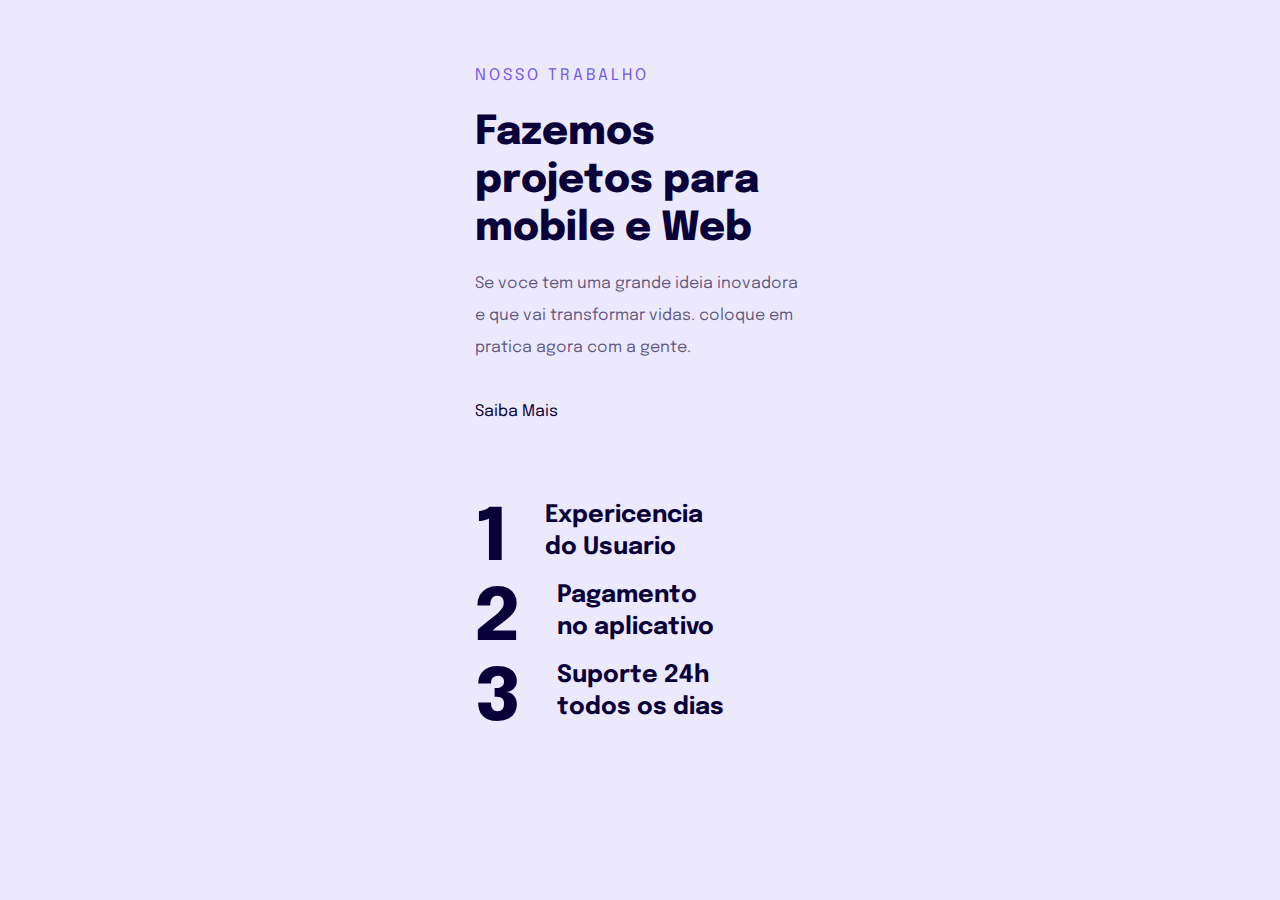
==== frontend-modules/Projeto04/index.html @ ba03b958 "first commit" ====
<!DOCTYPE html>
<html lang="pt-br">
  <head>
		<link rel="stylesheet" href="style.css" />
		<link rel="preconnect" href="https://fonts.googleapis.com">
    <meta charset="UTF-8" />
    <meta name="viewport" content="width=device-width, initial-scale=1.0" />
    <title>Responsividade</title>
		<link rel="preconnect" href="https://fonts.gstatic.com" crossorigin>
		<link href="https://fonts.googleapis.com/css2?family=Epilogue:wght@400;700;800&display=swap" rel="stylesheet">
  </head>
  <body>
    <main>
      <p class="title">Nosso Trabalho</p>

      <h1>Fazemos projetos para mobile e Web</h1>

      <p>
        Se voce tem uma grande ideia inovadora e que vai transformar vidas.
        coloque em pratica agora com a gente.
      </p>

      <a href="#">Saiba Mais</a>

			<ul>
				<li><span>1</span>Expericencia do Usuario</li>
				<li><span>2</span>Pagamento no aplicativo</li>
				<li><span>3</span>Suporte 24h todos os dias</li>
			</ul>
    </main>
  </body>
</html>
---- frontend-modules/Projeto04/style.css ----
* {
    margin: 0;
    padding: 0;
    box-sizing: border-box;
}

ul {
    list-style-type: none;
}

:root {
    font-size: 62.5%;
}
 
 body {
    background-color: #ECE9FD;
    padding: 6.0rem 2.3rem 6.6rem;
    font-size: 1.6rem;
    font-family: 'Epilogue', sans-serif;
 }

 main {
    max-width: 33rem;
    margin: 0 auto;
 }

 .title {
    letter-spacing: 3px;
    text-transform: uppercase;
    line-height: 3.2rem;
    color: #7158EF;
    margin-bottom: 1.7rem;
 }

 h1 {
    font-family: 'Epilogue', sans-serif;
    font-weight: 800;
    font-size: 4.0rem;
    line-height: 4.8rem;
    color: #090039;
    margin-bottom: 1.5rem;
 }

p {
    color: rgba(10, 0, 57, 0.64);
    line-height: 3.2rem;
    margin-bottom: 3.2rem;
}

a {
    text-decoration: none;
    line-height: 3.2rem;
    color: #090039;
    
}

a:hover{
    font-weight: bold;
}

ul {
    margin-top: 7.2rem;
    
}

ul li {
    font-weight: 700;
    font-size: 2.4rem;
    line-height: 3.2rem;
    color:#090039;
    max-width: 25.7rem;
    display: flex;
    gap: 3.8rem;
}

ul li span {
    font-weight: 800;
    font-size: 7.2rem;
    line-height: 8.0rem;
    color:#090039;
    letter-spacing: -2px;
}
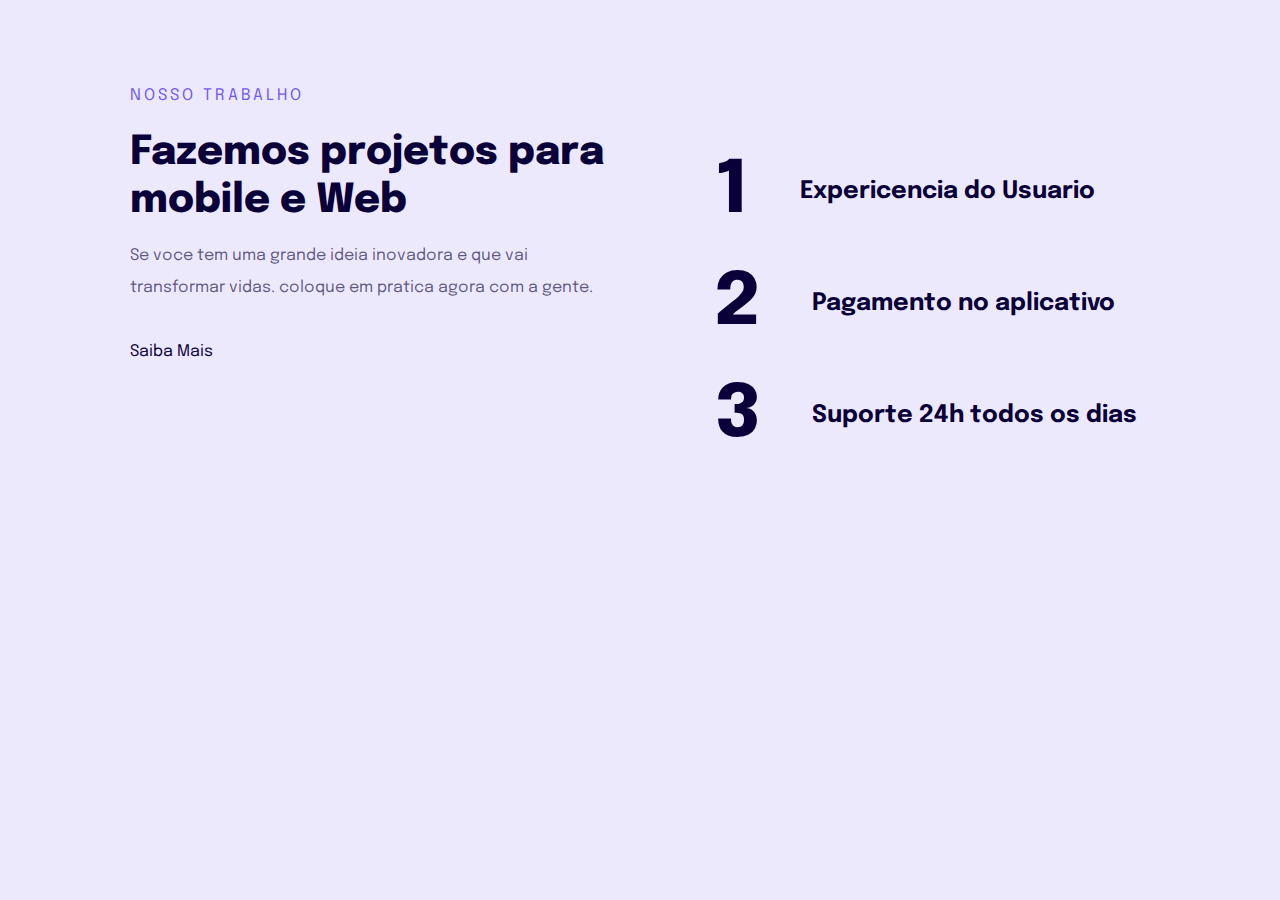
==== commit ce1bb2d0: "finish" ====
--- a/frontend-modules/Projeto04/index.html
+++ b/frontend-modules/Projeto04/index.html
@@ -1,32 +1,37 @@
 <!DOCTYPE html>
 <html lang="pt-br">
   <head>
-		<link rel="stylesheet" href="style.css" />
-		<link rel="preconnect" href="https://fonts.googleapis.com">
+    <link rel="stylesheet" href="./style.css" />
+    <link rel="preconnect" href="https://fonts.googleapis.com" />
     <meta charset="UTF-8" />
     <meta name="viewport" content="width=device-width, initial-scale=1.0" />
     <title>Responsividade</title>
-		<link rel="preconnect" href="https://fonts.gstatic.com" crossorigin>
-		<link href="https://fonts.googleapis.com/css2?family=Epilogue:wght@400;700;800&display=swap" rel="stylesheet">
+    <link rel="preconnect" href="https://fonts.gstatic.com" crossorigin />
+    <link
+      href="https://fonts.googleapis.com/css2?family=Epilogue:wght@400;700;800&display=swap"
+      rel="stylesheet"
+    />
   </head>
   <body>
     <main>
-      <p class="title">Nosso Trabalho</p>
+      <div class="page-left">
+        <p class="title">Nosso Trabalho</p>
 
-      <h1>Fazemos projetos para mobile e Web</h1>
+        <h1>Fazemos projetos para mobile e Web</h1>
 
-      <p>
-        Se voce tem uma grande ideia inovadora e que vai transformar vidas.
-        coloque em pratica agora com a gente.
-      </p>
+        <p>
+          Se voce tem uma grande ideia inovadora e que vai transformar vidas.
+          coloque em pratica agora com a gente.
+        </p>
 
-      <a href="#">Saiba Mais</a>
+        <a href="#">Saiba Mais</a>
+      </div>
 
-			<ul>
-				<li><span>1</span>Expericencia do Usuario</li>
-				<li><span>2</span>Pagamento no aplicativo</li>
-				<li><span>3</span>Suporte 24h todos os dias</li>
-			</ul>
+      <ul>
+        <li><span>1</span>Expericencia do Usuario</li>
+        <li><span>2</span>Pagamento no aplicativo</li>
+        <li><span>3</span>Suporte 24h todos os dias</li>
+      </ul>
     </main>
   </body>
 </html>
--- a/frontend-modules/Projeto04/style.css
+++ b/frontend-modules/Projeto04/style.css
@@ -1,83 +1,110 @@
 * {
-    margin: 0;
-    padding: 0;
-    box-sizing: border-box;
+  margin: 0;
+  padding: 0;
+  box-sizing: border-box;
 }
 
 ul {
-    list-style-type: none;
+  list-style-type: none;
 }
 
 :root {
-    font-size: 62.5%;
+  font-size: 62.5%;
 }
- 
- body {
-    background-color: #ECE9FD;
-    padding: 6.0rem 2.3rem 6.6rem;
-    font-size: 1.6rem;
-    font-family: 'Epilogue', sans-serif;
- }
 
- main {
-    max-width: 33rem;
-    margin: 0 auto;
- }
+body {
+  background-color: #ece9fd;
+  padding: 6rem 2.3rem 6.6rem;
+  font-size: 1.6rem;
+  font-family: "Epilogue", sans-serif;
+}
 
- .title {
-    letter-spacing: 3px;
-    text-transform: uppercase;
-    line-height: 3.2rem;
-    color: #7158EF;
-    margin-bottom: 1.7rem;
- }
+main {
+  max-width: 33rem;
+  margin: 0 auto;
+  display: flex;
+  flex-direction: column;
+}
 
- h1 {
-    font-family: 'Epilogue', sans-serif;
-    font-weight: 800;
-    font-size: 4.0rem;
-    line-height: 4.8rem;
-    color: #090039;
-    margin-bottom: 1.5rem;
- }
+.title {
+  letter-spacing: 3px;
+  text-transform: uppercase;
+  line-height: 3.2rem;
+  color: #7158ef;
+  margin-bottom: 1.7rem;
+}
+
+h1 {
+  font-family: "Epilogue", sans-serif;
+  font-weight: 800;
+  font-size: 4rem;
+  line-height: 4.8rem;
+  color: #090039;
+  margin-bottom: 1.5rem;
+}
 
 p {
-    color: rgba(10, 0, 57, 0.64);
-    line-height: 3.2rem;
-    margin-bottom: 3.2rem;
+  color: rgba(10, 0, 57, 0.64);
+  line-height: 3.2rem;
+  margin-bottom: 3.2rem;
 }
 
 a {
-    text-decoration: none;
-    line-height: 3.2rem;
-    color: #090039;
-    
+  text-decoration: none;
+  line-height: 3.2rem;
+  color: #090039;
 }
 
-a:hover{
-    font-weight: bold;
+a:hover {
+  font-weight: bold;
 }
 
 ul {
-    margin-top: 7.2rem;
-    
+  margin-top: 7.2rem;
+}
+
+ul li + li {
+	margin-top: 3.2rem;
 }
 
 ul li {
-    font-weight: 700;
-    font-size: 2.4rem;
-    line-height: 3.2rem;
-    color:#090039;
-    max-width: 25.7rem;
-    display: flex;
-    gap: 3.8rem;
+  font-weight: 700;
+  font-size: 2.4rem;
+  line-height: 3.2rem;
+  color: #090039;
+  max-width: 25.7rem;
+  display: flex;
+  gap: 3.8rem;
 }
 
 ul li span {
-    font-weight: 800;
-    font-size: 7.2rem;
-    line-height: 8.0rem;
-    color:#090039;
-    letter-spacing: -2px;
+  font-weight: 800;
+  font-size: 7.2rem;
+  line-height: 8rem;
+  color: #090039;
+  letter-spacing: -2px;
 }
 
+@media (min-width: 700px) {
+  
+	body {
+		padding: 8rem;
+  }
+
+  main {
+    max-width: 1020px;
+    display: flex;
+    flex-direction: row;
+    gap: 10rem;
+  }
+
+  .page-left {
+    max-width: 485px;
+  }
+
+  ul li {
+    max-width: 450px;
+    gap: 5.3rem;
+    align-items: center;
+  }
+}
